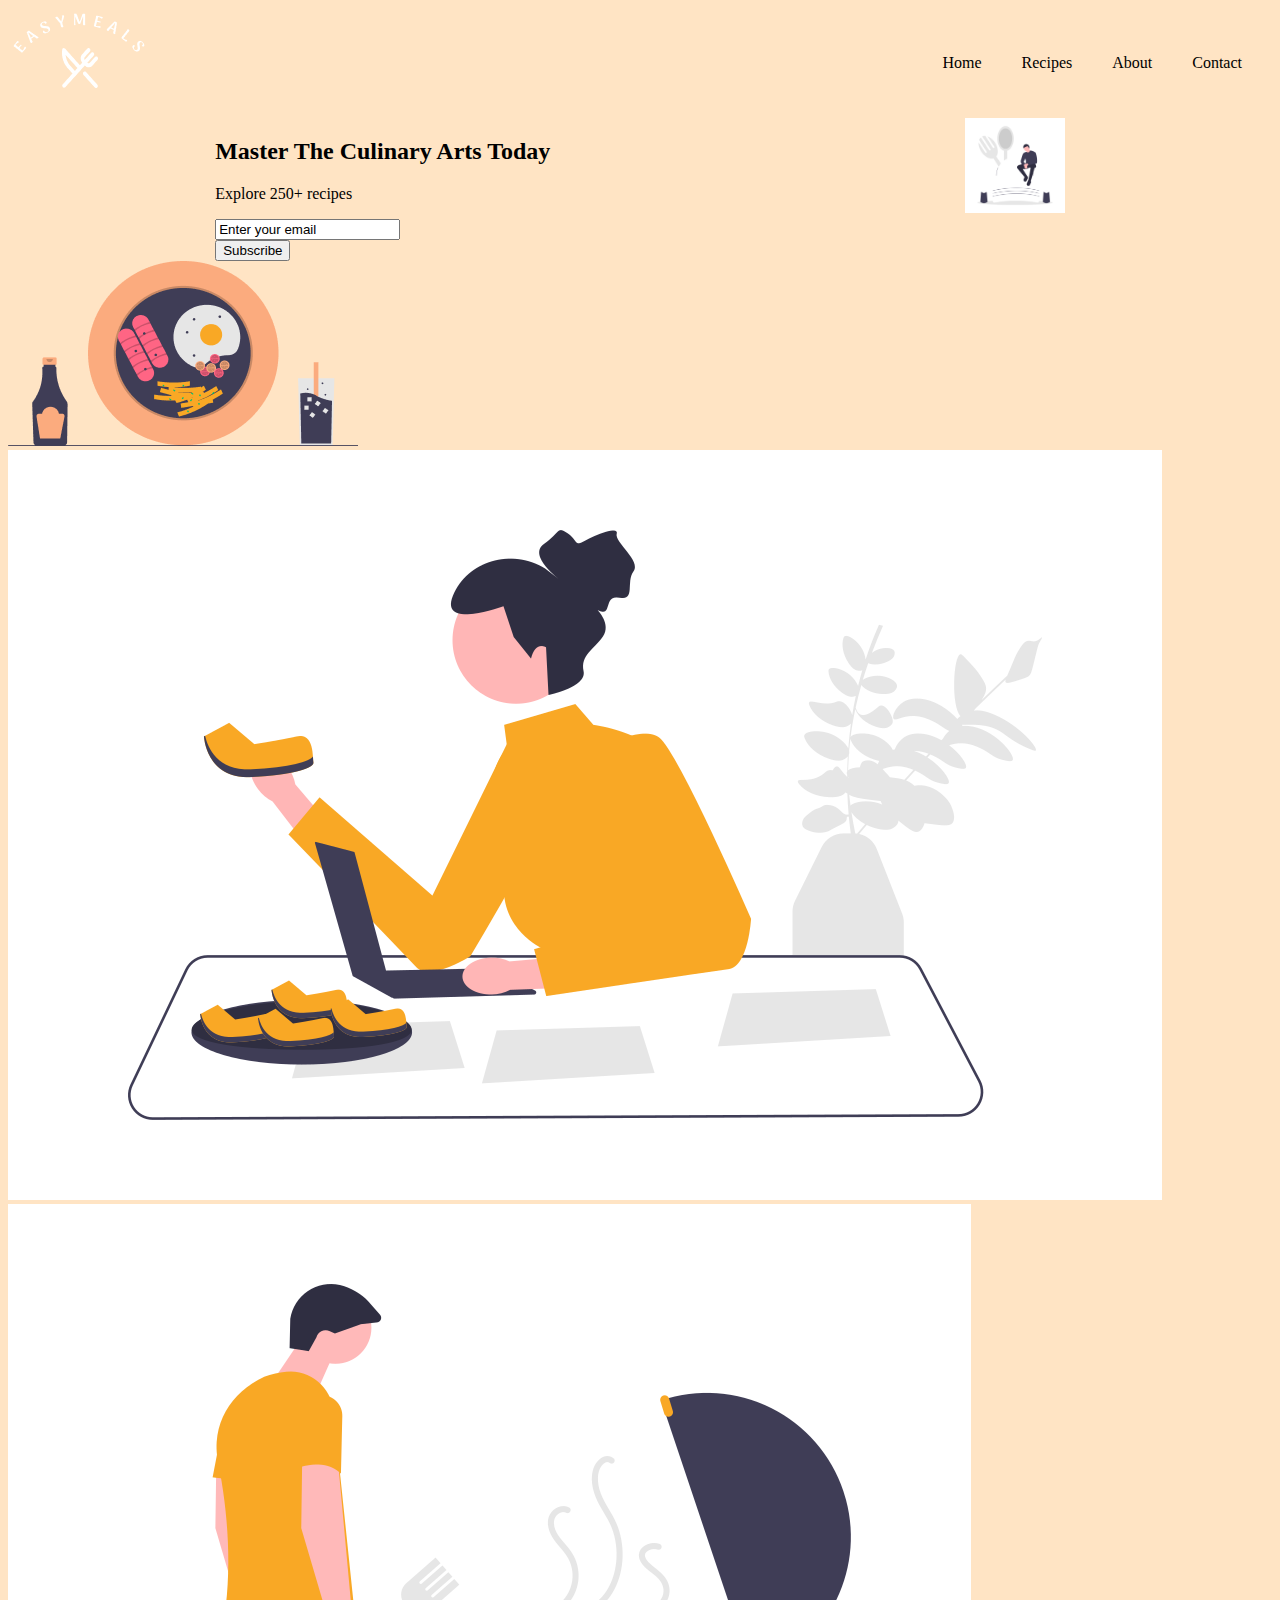
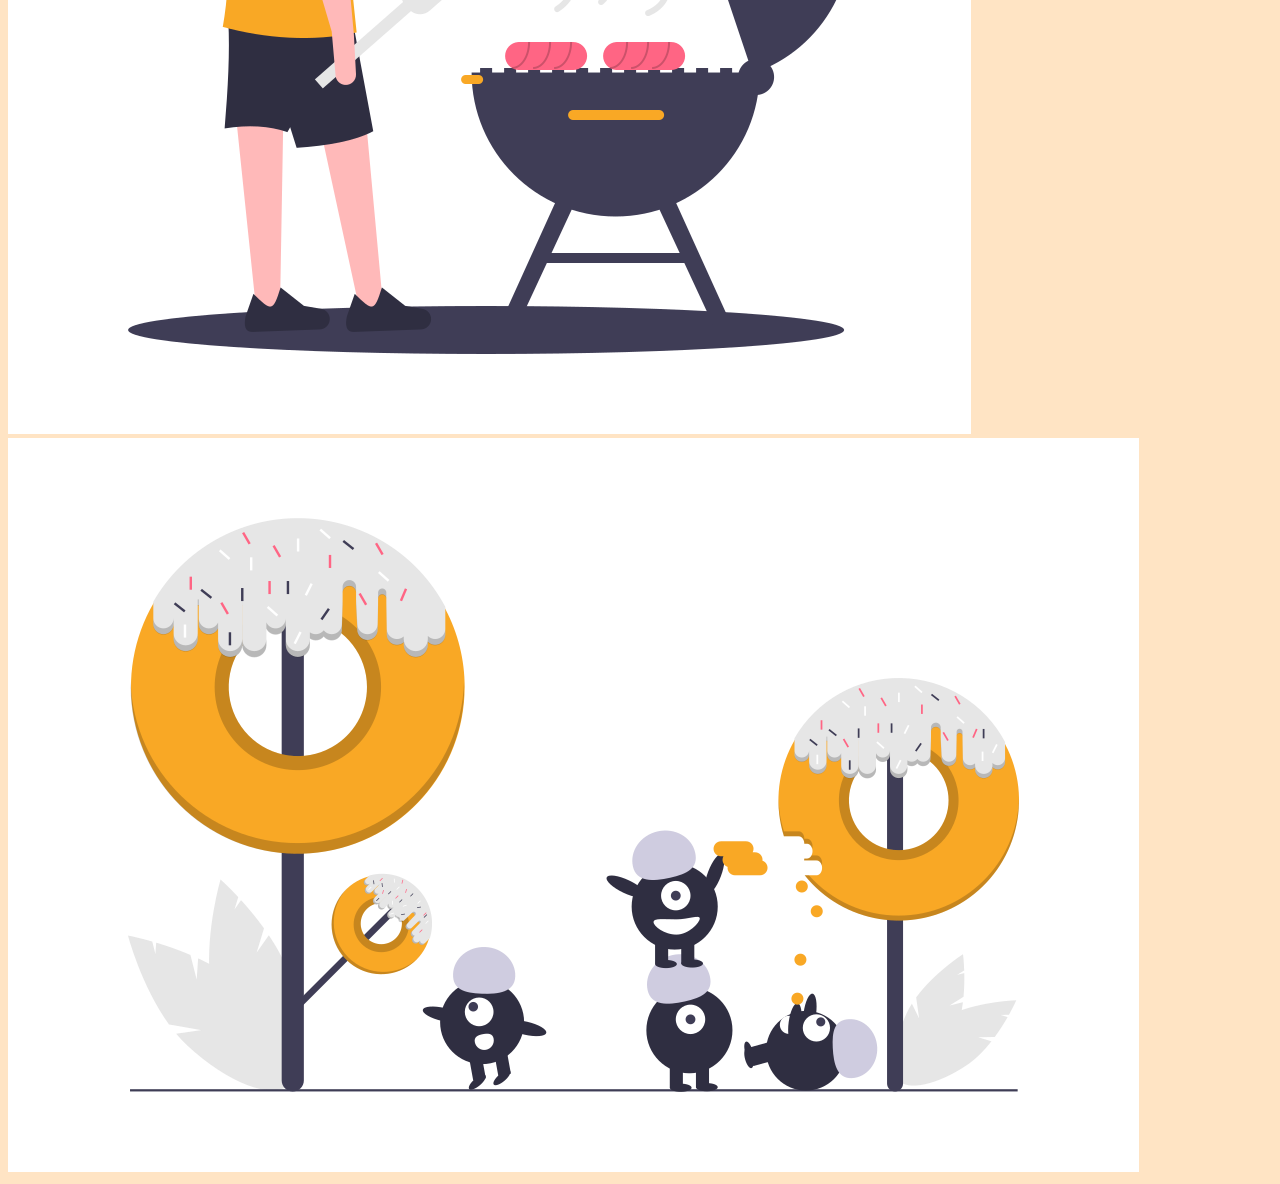
==== index.html @ 218ee070 "basics" ====
<!DOCTYPE html>
<head>
    <title>EASYMEALS</title>
    <meta charset="utf-8" />
    <link rel="stylesheet" href="styles/style.css" />
</head>

<body>
    <div class="main">    
            
        <div class="header">
            <div class="logo">
                <img src="img/png/logo.png" alt="Website logo">
            </div>
            <nav>
                <ul class="nav">
                    <li>Home</li>
                    <li>Recipes</li>
                    <li>About</li>
                    <li>Contact</li>
                </ul>
            </nav>
        </div>


        <div class="main-top">
            <div>
                <h2>Master The Culinary Arts Today</h2>
                <p>Explore 250+ recipes</p>
                <form>
                    <input type="text" id="email" name="email" value="Enter your email"><br>
                    <button class="button">Subscribe</button>                     
                </form> 
            </div>
    
            <div class="top-picture">
                <img src="img/png/cooking.png" alt="Man on kitchen hat">
            </div>
        </div>


        <div class="main-foods">
            <div class="breakfast-ideas">
                <img src="img/png/breakfast.png" alt="Breakfast on plate">
            </div>
    
            <div class="snacks">
                <img src="img/png/snacks.png" alt="Woman eating snacks">
            </div>
    
            <div class="barbecue">
                <img src="img/png/barbecue.png" alt="Man with barbecue">
            </div>
        
            <div class="cookies">
                <img src="img/png/cookies.png" alt="Kids with cookies">
            </div>
        </div>


    </div> 
        
    <div id="footer">
        <footer>

        </footer>
    </div>

</body>
</html>
---- styles/style.css ----
body {
    background-color: bisque;
}

.header {
    display: flex;
    flex-direction: row;
    justify-content: space-between;
}

.nav {
    list-style: none;
    display: flex;
    flex-direction: row;
    justify-content: flex-end;
    padding: 10px;
}

nav li{
    padding: 20px;
}

.main-top {
    display: flex;
    flex-direction: row;
    justify-content: space-around;
}

.main-top img {
    width: 100px;
}
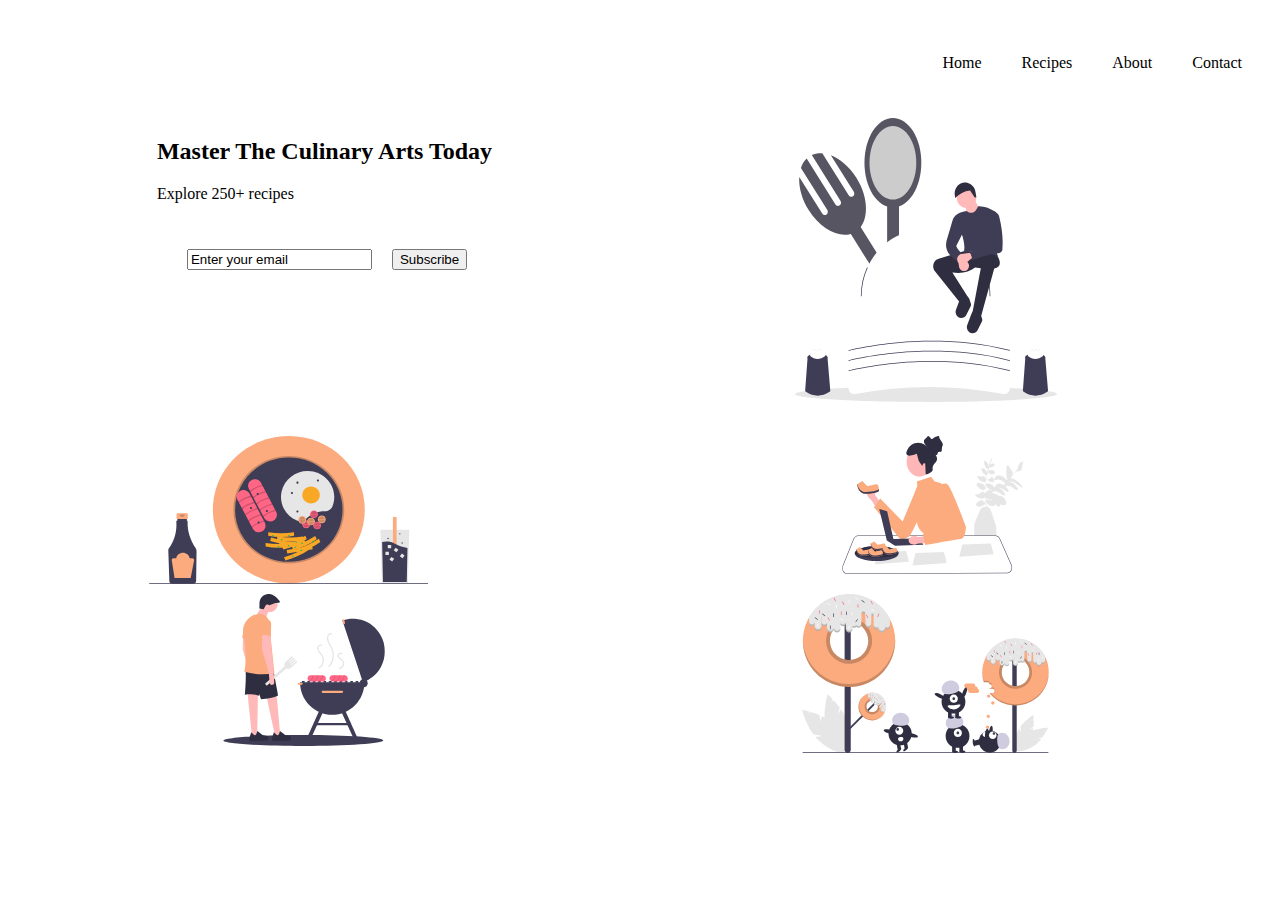
==== commit 03378f6a: "images added" ====
--- a/index.html
+++ b/index.html
@@ -34,26 +34,26 @@
             </div>
     
             <div class="top-picture">
-                <img src="img/png/cooking.png" alt="Man on kitchen hat">
+                <img src="img/svg/cooking.svg" alt="Man on kitchen hat">
             </div>
         </div>
 
 
         <div class="main-foods">
             <div class="breakfast-ideas">
-                <img src="img/png/breakfast.png" alt="Breakfast on plate">
+                <img src="img/svg/breakfast.svg" alt="Breakfast on plate">
             </div>
     
             <div class="snacks">
-                <img src="img/png/snacks.png" alt="Woman eating snacks">
+                <img src="img/svg/snacks.svg" alt="Woman eating snacks">
             </div>
     
             <div class="barbecue">
-                <img src="img/png/barbecue.png" alt="Man with barbecue">
+                <img src="img/svg/barbecue.svg" alt="Man with barbecue">
             </div>
         
             <div class="cookies">
-                <img src="img/png/cookies.png" alt="Kids with cookies">
+                <img src="img/svg/cookies.svg" alt="Kids with cookies">
             </div>
         </div>
 
--- a/styles/style.css
+++ b/styles/style.css
@@ -1,5 +1,5 @@
 body {
-    background-color: bisque;
+    background-color: white;
 }
 
 .header {
@@ -24,9 +24,33 @@
     display: flex;
     flex-direction: row;
     justify-content: space-around;
+    margin-bottom: 30px;
 }
 
 .main-top img {
-    width: 100px;
+    width: 80%;
 }
 
+.main-top form {
+    display: flex;
+    flex-direction: row;
+}
+
+form {
+    padding: 20px;
+}
+
+form * {
+    margin: 10px;
+}
+
+.main-foods {
+    display: grid;
+    grid-template-columns: 50% 50%;
+    grid-template-rows: 50% 50%;
+    justify-items: center;
+}
+
+.main-foods img {
+    width: 80%;
+}
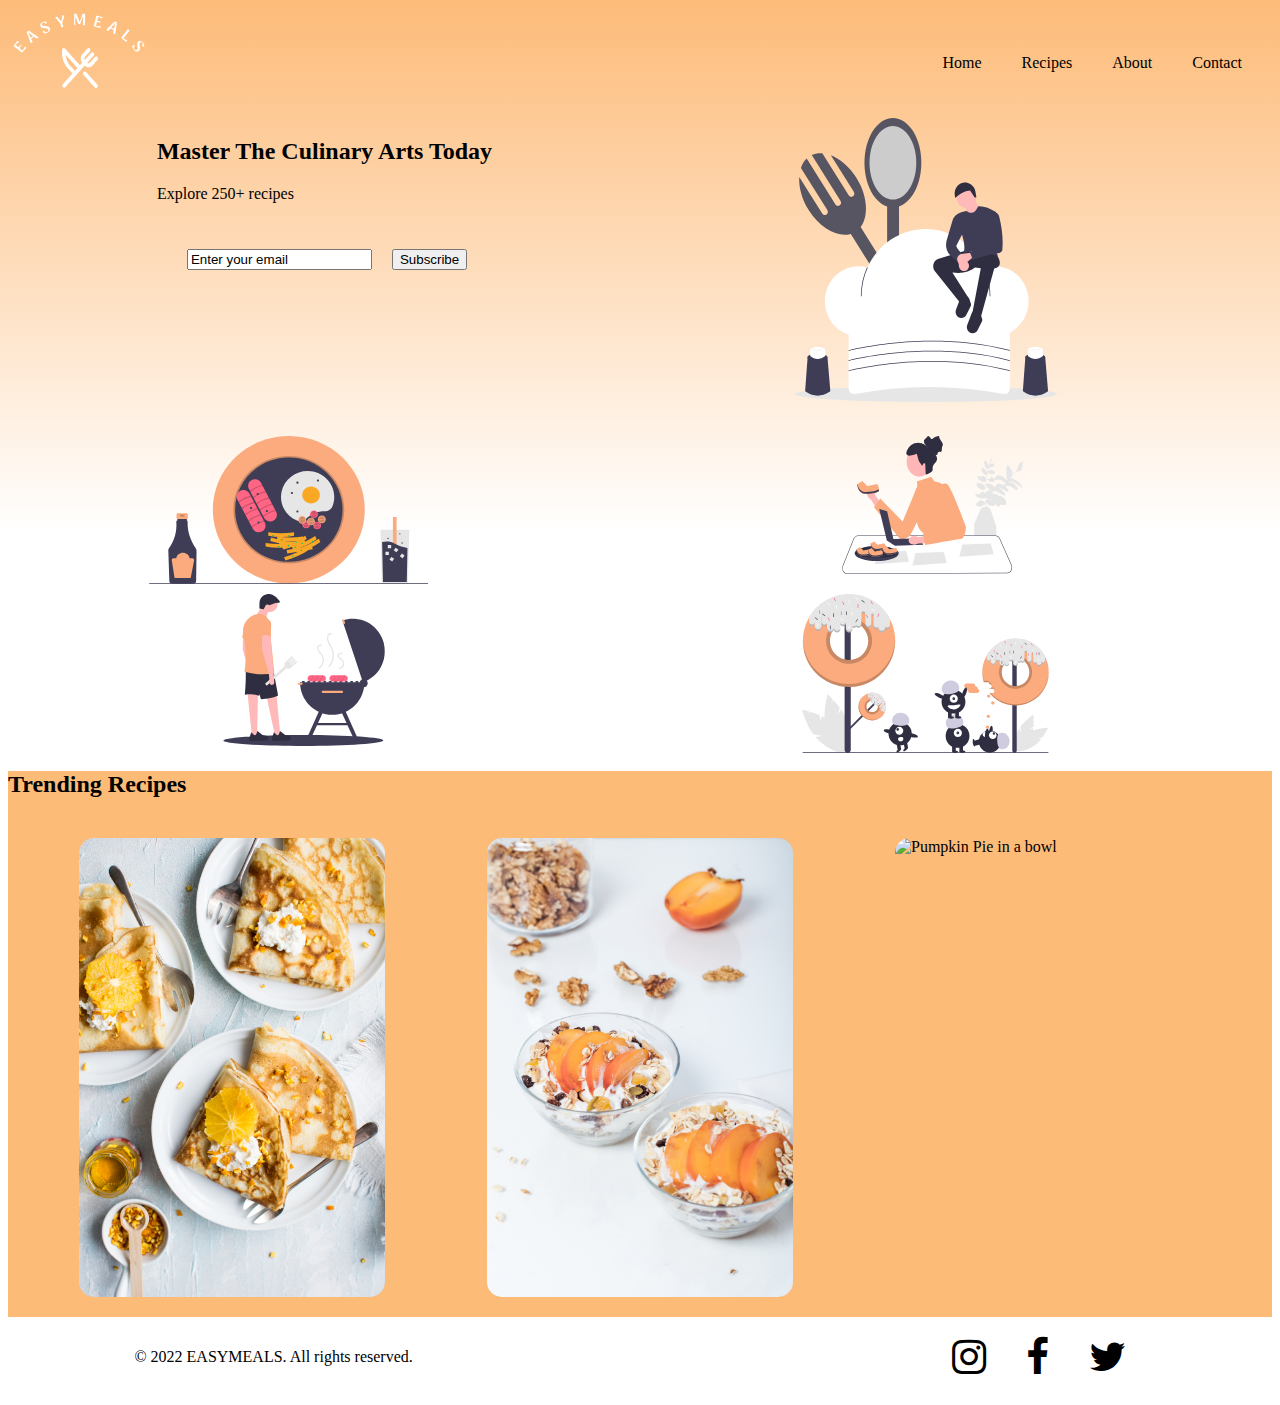
==== commit 7800b5a0: "footer added" ====
--- a/index.html
+++ b/index.html
@@ -3,6 +3,7 @@
     <title>EASYMEALS</title>
     <meta charset="utf-8" />
     <link rel="stylesheet" href="styles/style.css" />
+    <link rel="stylesheet" href="https://cdnjs.cloudflare.com/ajax/libs/font-awesome/4.7.0/css/font-awesome.min.css">
 </head>
 
 <body>
@@ -57,12 +58,32 @@
             </div>
         </div>
 
+        <div class="main-bottom">
+            <h2>Trending Recipes</h2>
+            <div class="main-bottom-images">
+                <img 
+                    src="img/photo/pancakes.jpg"
+                    alt="Pancakes on a plate">
+                <img 
+                    src="img/photo/musli.jpg"
+                    alt="Musli in a bowl">
+                <img
+                    src="img/photo/pumpkin_pie.jpg"
+                    alt="Pumpkin Pie in a bowl">
+            </div>
+        </div>
+
 
     </div> 
         
-    <div id="footer">
+    <div class="footer">
         <footer>
-
+            <p class="copyright">&copy 2022 EASYMEALS. All rights reserved.</p>
+            <div class="icons">
+                <a class="fa fa-instagram"></a>
+                <a class="fa fa-facebook"></a>
+                <a class="fa fa-twitter"></a>
+            </div>
         </footer>
     </div>
 
--- a/styles/style.css
+++ b/styles/style.css
@@ -1,5 +1,6 @@
 body {
     background-color: white;
+    background: linear-gradient(0deg, rgba(255,255,255,1) 62%, rgba(252, 144, 35, 0.612) 100%);
 }
 
 .header {
@@ -54,3 +55,39 @@
 .main-foods img {
     width: 80%;
 }
+
+.main-bottom {
+    background-color: rgba(252, 144, 35, 0.612);
+}
+
+.main-bottom-images {
+    display: flex;
+    flex-direction: row;
+    justify-content: space-around;
+    padding: 20px;
+}
+
+.main-bottom img {
+    width: 25%;
+    border-radius: 15px;
+}
+
+footer {
+    display: flex;
+    flex-direction: row;
+    justify-content: space-between;
+    align-items: center;
+    margin-left: 10%;
+    margin-right: 10%;
+}
+
+.icons {
+    display: flex;
+    flex-direction: row;
+    justify-content: flex-end;
+    font-size: 40px;
+}
+
+.icons * {
+    padding: 20px;
+}
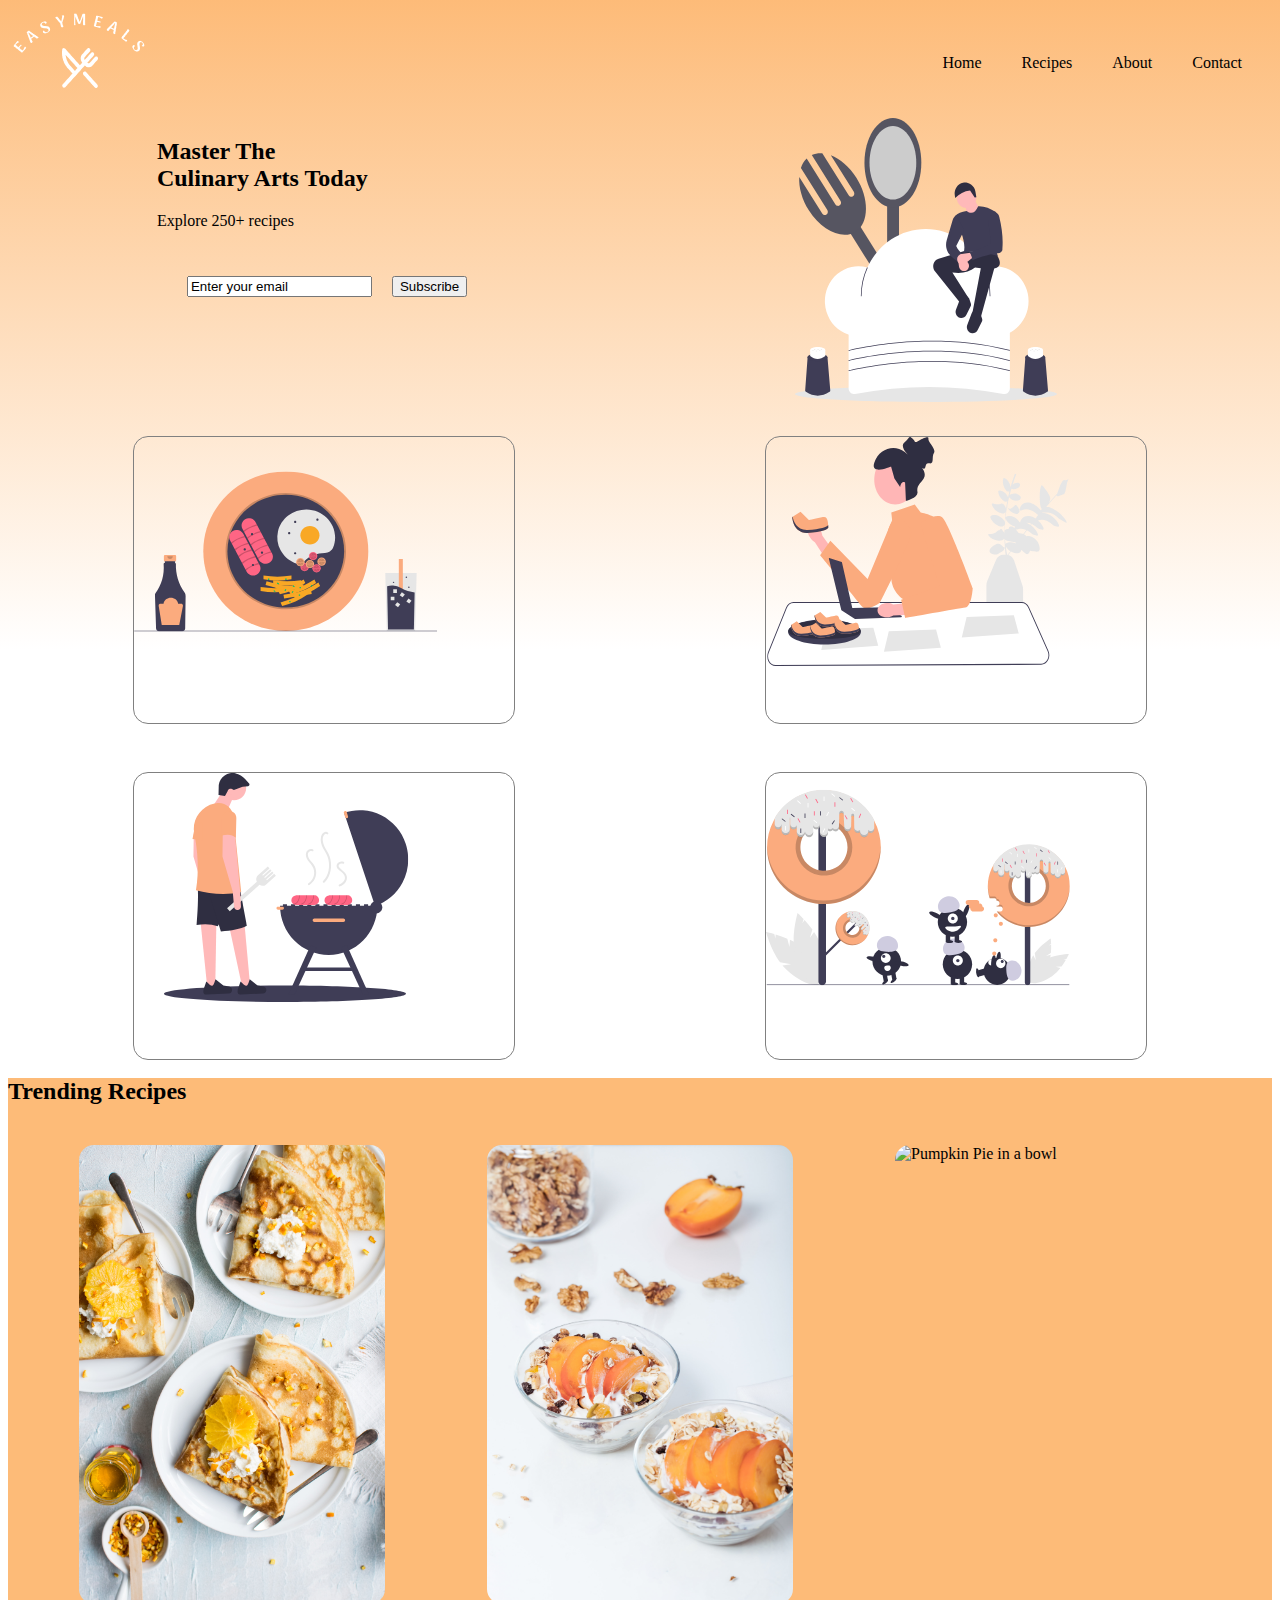
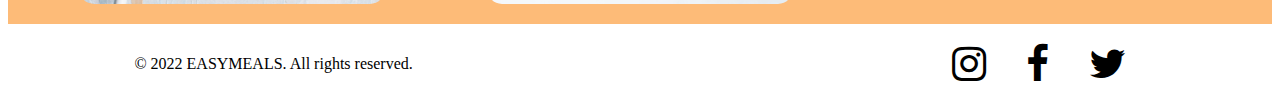
==== commit 6816cf21: "borders added" ====
--- a/index.html
+++ b/index.html
@@ -26,7 +26,9 @@
 
         <div class="main-top">
             <div>
-                <h2>Master The Culinary Arts Today</h2>
+                <h2>
+                    Master The <br> Culinary Arts Today
+                </h2>
                 <p>Explore 250+ recipes</p>
                 <form>
                     <input type="text" id="email" name="email" value="Enter your email"><br>
--- a/styles/style.css
+++ b/styles/style.css
@@ -47,13 +47,25 @@
 
 .main-foods {
     display: grid;
-    grid-template-columns: 50% 50%;
-    grid-template-rows: 50% 50%;
+    grid-template-columns: 1fr 1fr;
+    grid-template-rows: 1fr 1fr;
     justify-items: center;
+    row-gap: 50px;   
+}
+
+.main-foods div {
+    border: solid 1px gray;
+    border-radius: 15px;
+    width: 60%;
+    height: 100%;
 }
 
 .main-foods img {
     width: 80%;
+    height: 80%;
+    display: flex;
+    align-items: center;
+    justify-content: center;
 }
 
 .main-bottom {
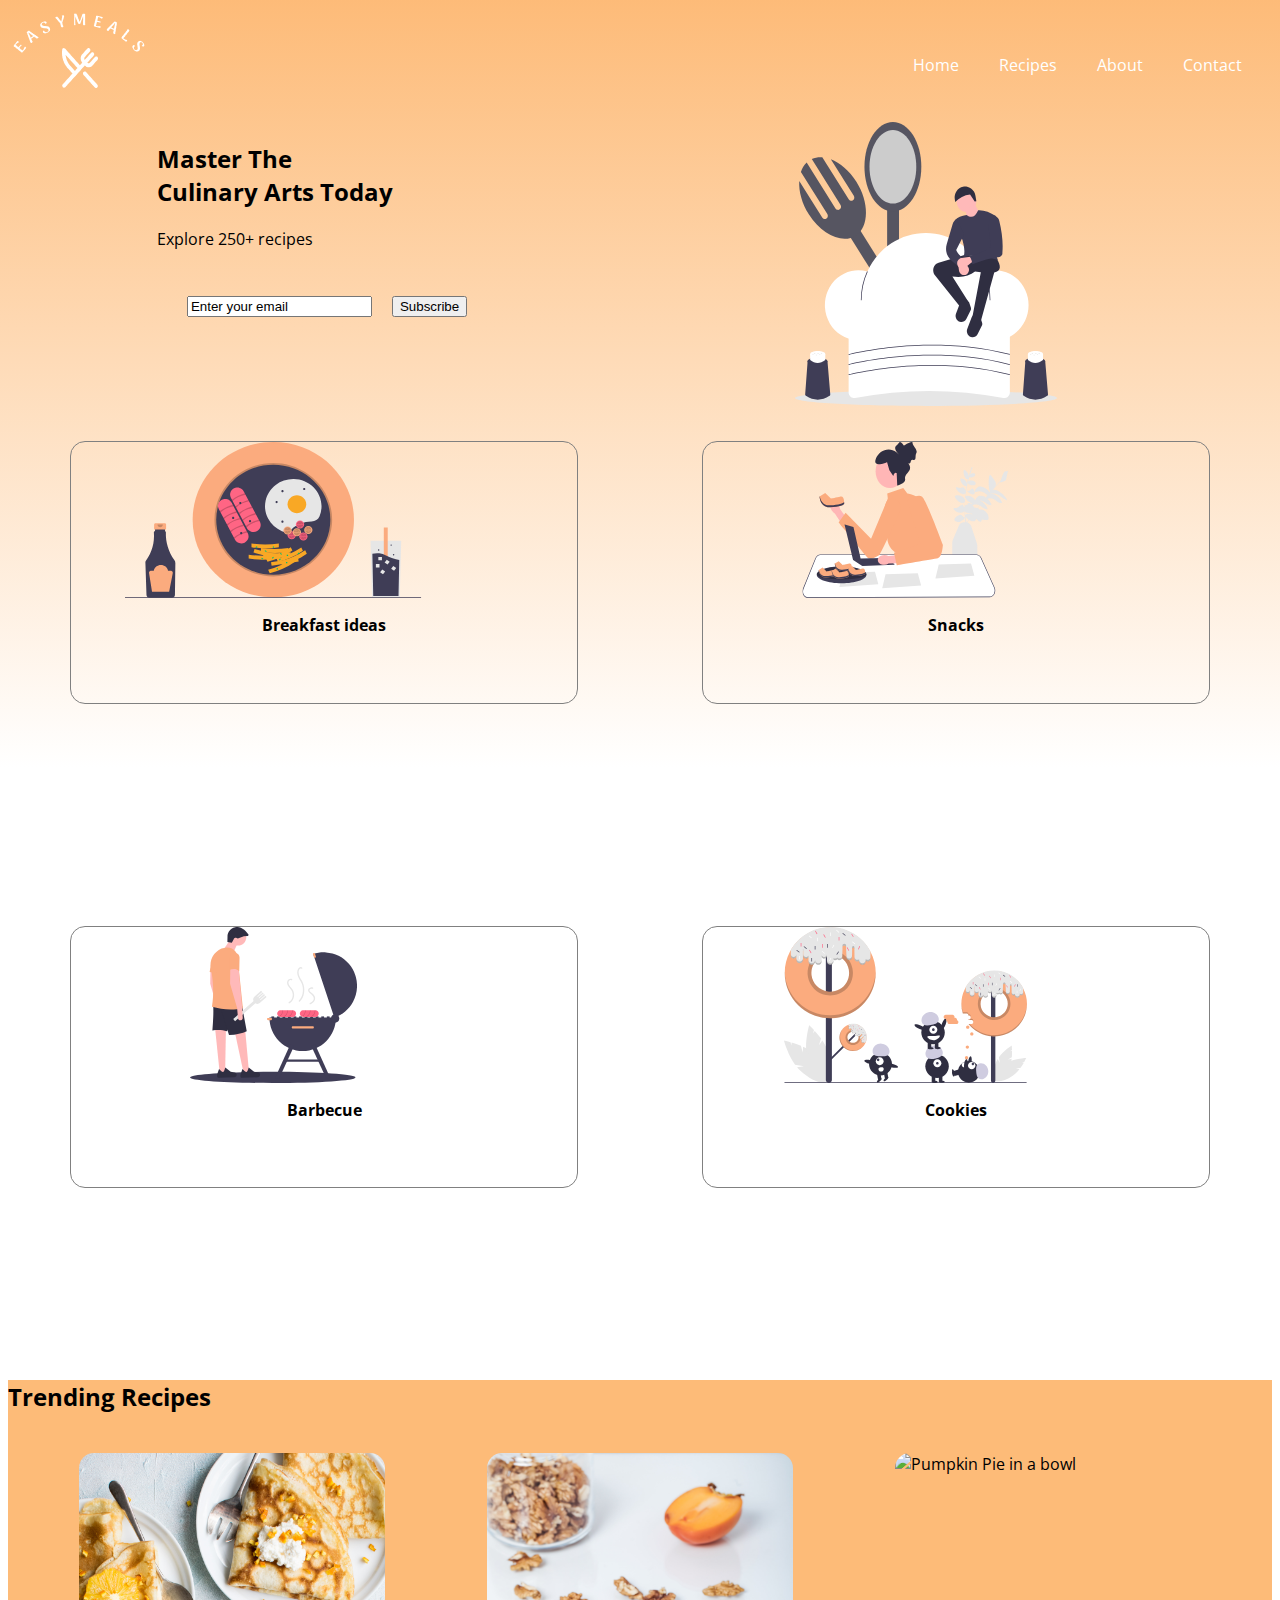
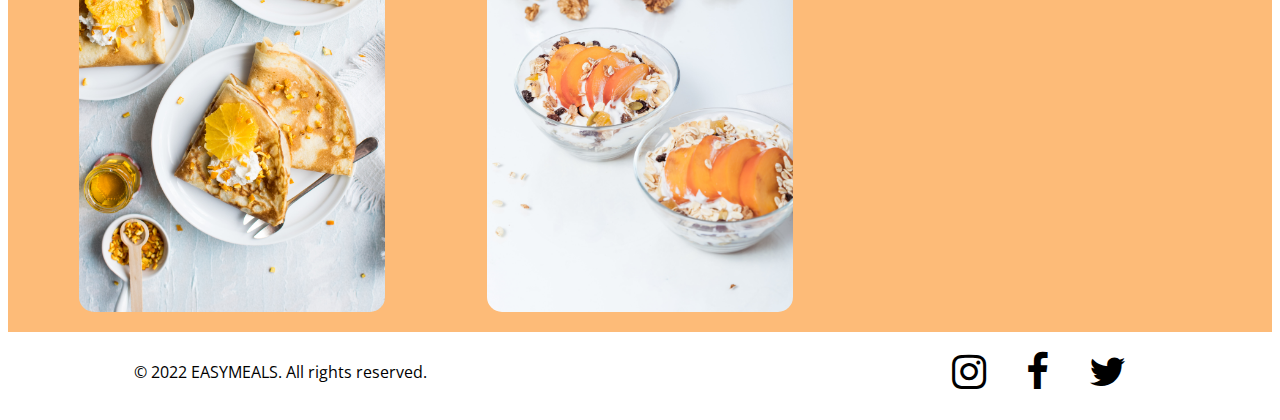
==== commit 86c74448: "font-family" ====
--- a/index.html
+++ b/index.html
@@ -4,6 +4,7 @@
     <meta charset="utf-8" />
     <link rel="stylesheet" href="styles/style.css" />
     <link rel="stylesheet" href="https://cdnjs.cloudflare.com/ajax/libs/font-awesome/4.7.0/css/font-awesome.min.css">
+    <link href='https://fonts.googleapis.com/css?family=Open Sans' rel='stylesheet'>
 </head>
 
 <body>
@@ -45,18 +46,22 @@
         <div class="main-foods">
             <div class="breakfast-ideas">
                 <img src="img/svg/breakfast.svg" alt="Breakfast on plate">
+                <p><strong> Breakfast ideas </strong></p>
             </div>
     
             <div class="snacks">
                 <img src="img/svg/snacks.svg" alt="Woman eating snacks">
+                <p><strong> Snacks </strong></p>
             </div>
     
             <div class="barbecue">
                 <img src="img/svg/barbecue.svg" alt="Man with barbecue">
+                <p><strong>Barbecue</strong></p>
             </div>
         
             <div class="cookies">
                 <img src="img/svg/cookies.svg" alt="Kids with cookies">
+                <p><strong>Cookies</strong></p>
             </div>
         </div>
 
--- a/styles/style.css
+++ b/styles/style.css
@@ -1,4 +1,5 @@
 body {
+    font-family: 'Open Sans';
     background-color: white;
     background: linear-gradient(0deg, rgba(255,255,255,1) 62%, rgba(252, 144, 35, 0.612) 100%);
 }
@@ -7,6 +8,7 @@
     display: flex;
     flex-direction: row;
     justify-content: space-between;
+    color: white;
 }
 
 .nav {
@@ -56,13 +58,19 @@
 .main-foods div {
     border: solid 1px gray;
     border-radius: 15px;
-    width: 60%;
-    height: 100%;
+    width: 80%;
+    height: 60%;
 }
 
 .main-foods img {
     width: 80%;
-    height: 80%;
+    height: 60%;
+    display: flex;
+    align-items: center;
+    justify-content: center;
+}
+
+.main-foods p {
     display: flex;
     align-items: center;
     justify-content: center;
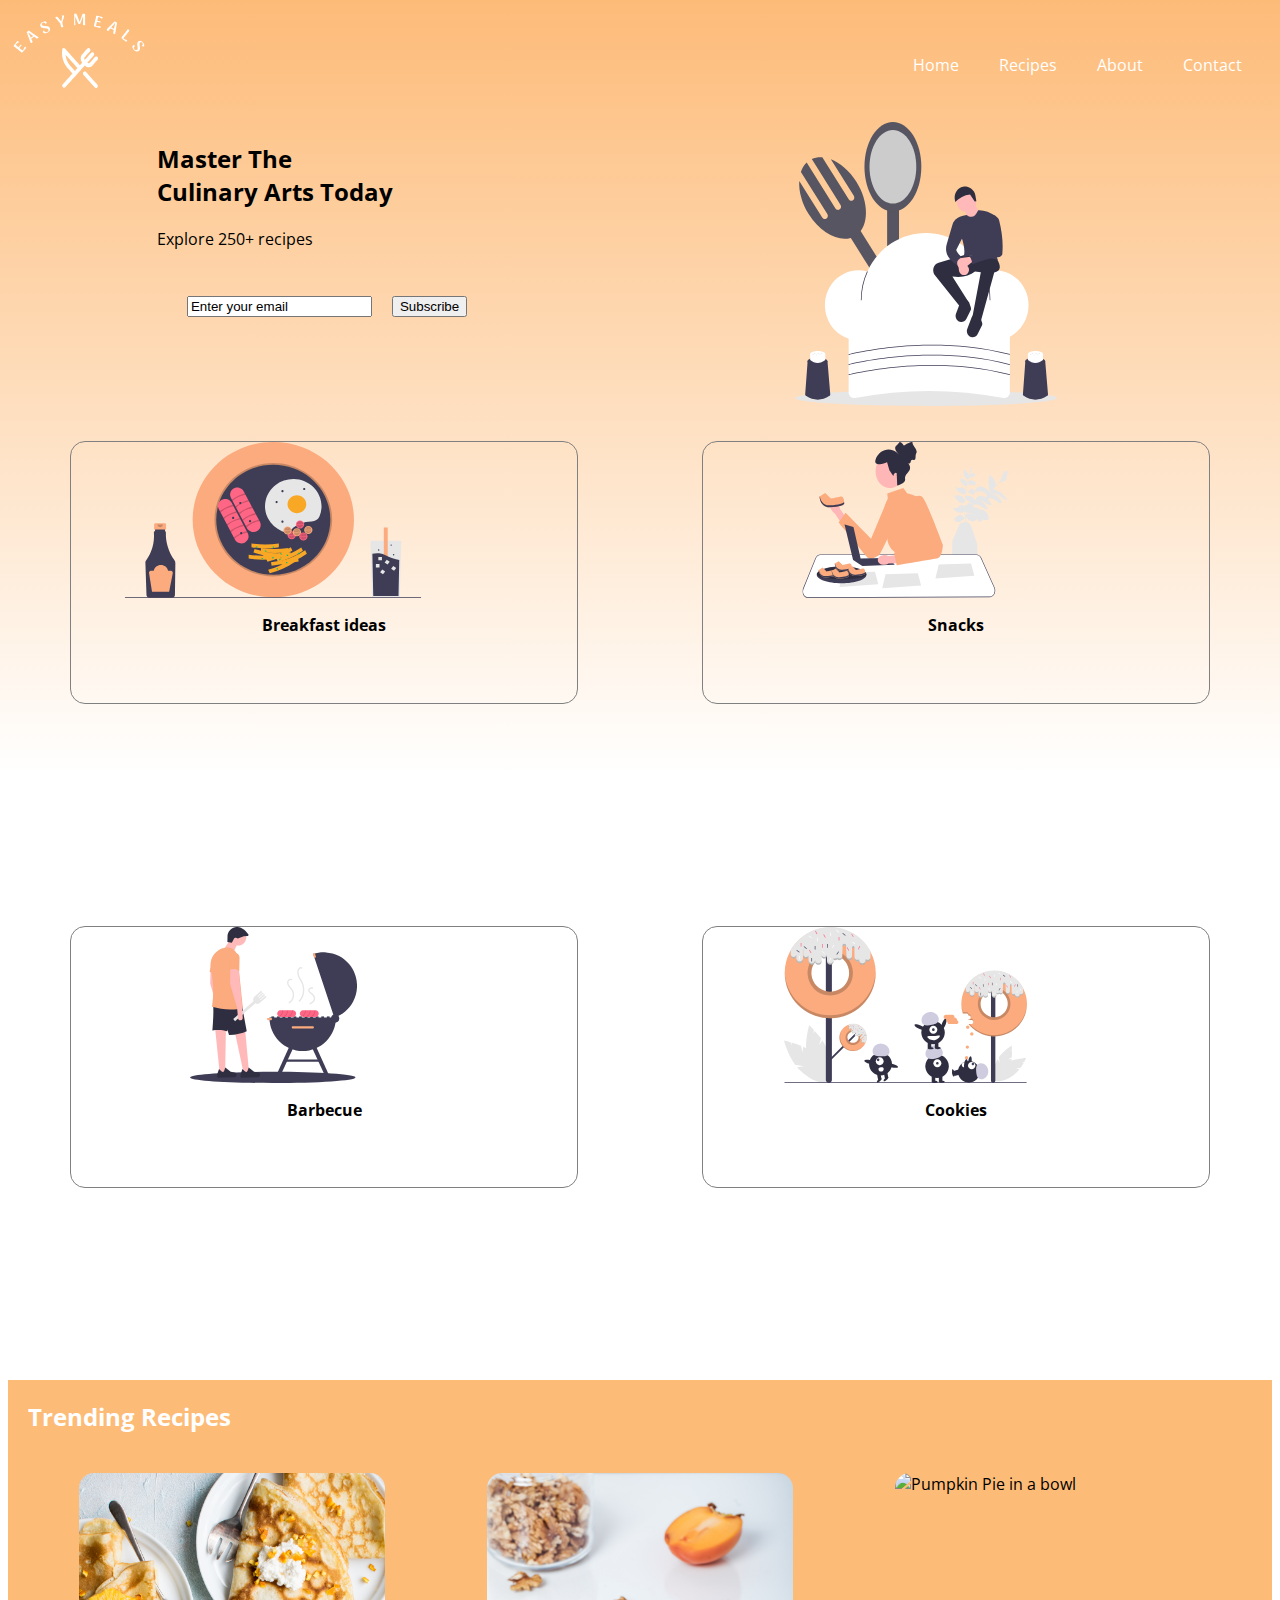
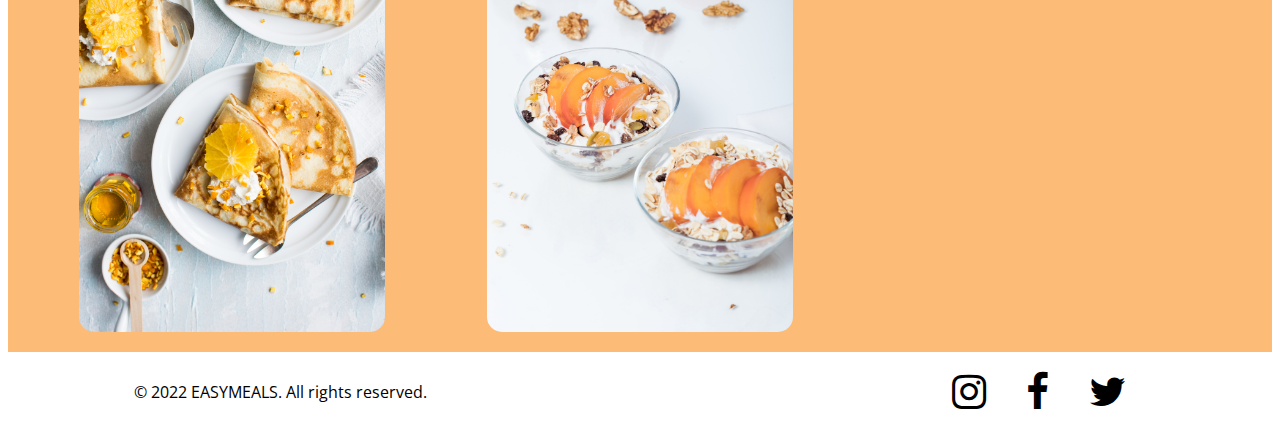
==== commit 91b3274e: "animations added" ====
--- a/index.html
+++ b/index.html
@@ -16,8 +16,12 @@
             </div>
             <nav>
                 <ul class="nav">
-                    <li>Home</li>
-                    <li>Recipes</li>
+                    <li>
+                        <a href="index.html">Home</a>
+                    </li>
+                    <li>
+                        <a href="recipes.html">Recipes</a> 
+                    </li>
                     <li>About</li>
                     <li>Contact</li>
                 </ul>
@@ -71,6 +75,9 @@
                 <img 
                     src="img/photo/pancakes.jpg"
                     alt="Pancakes on a plate">
+                    <div class="middle">
+                        <div class="text">Pancakes</div>
+                    </div>
                 <img 
                     src="img/photo/musli.jpg"
                     alt="Musli in a bowl">
--- a/styles/style.css
+++ b/styles/style.css
@@ -17,6 +17,11 @@
     flex-direction: row;
     justify-content: flex-end;
     padding: 10px;
+}
+
+.nav a {
+    color: white;
+    text-decoration: none;
 }
 
 nav li{
@@ -80,6 +85,12 @@
     background-color: rgba(252, 144, 35, 0.612);
 }
 
+.main-bottom h2 {
+    color: white;
+    padding-left: 20px;
+    padding-top: 20px;
+}
+
 .main-bottom-images {
     display: flex;
     flex-direction: row;
@@ -111,3 +122,43 @@
 .icons * {
     padding: 20px;
 }
+
+.recipes img {
+    width: 80%;
+    height: 80%;
+}
+
+.image {
+    opacity: 1;
+    display: block;
+    width: 100%;
+    height: auto;
+    transition: .5s ease;
+    backface-visibility: hidden;
+  }
+  
+  .middle {
+    transition: .5s ease;
+    opacity: 0;
+    position: absolute;
+    top: 50%;
+    left: 50%;
+    transform: translate(-50%, -50%);
+    -ms-transform: translate(-50%, -50%);
+    text-align: center;
+  }
+  
+  .main-bottom-images img:hover {
+    opacity: 0.3;
+  }
+  
+  .main-bottom-images:hover .middle {
+    opacity: 1;
+  }
+  
+  .text {
+    background-color: gray;
+    color: white;
+    font-size: 16px;
+    padding: 16px 32px;
+  }